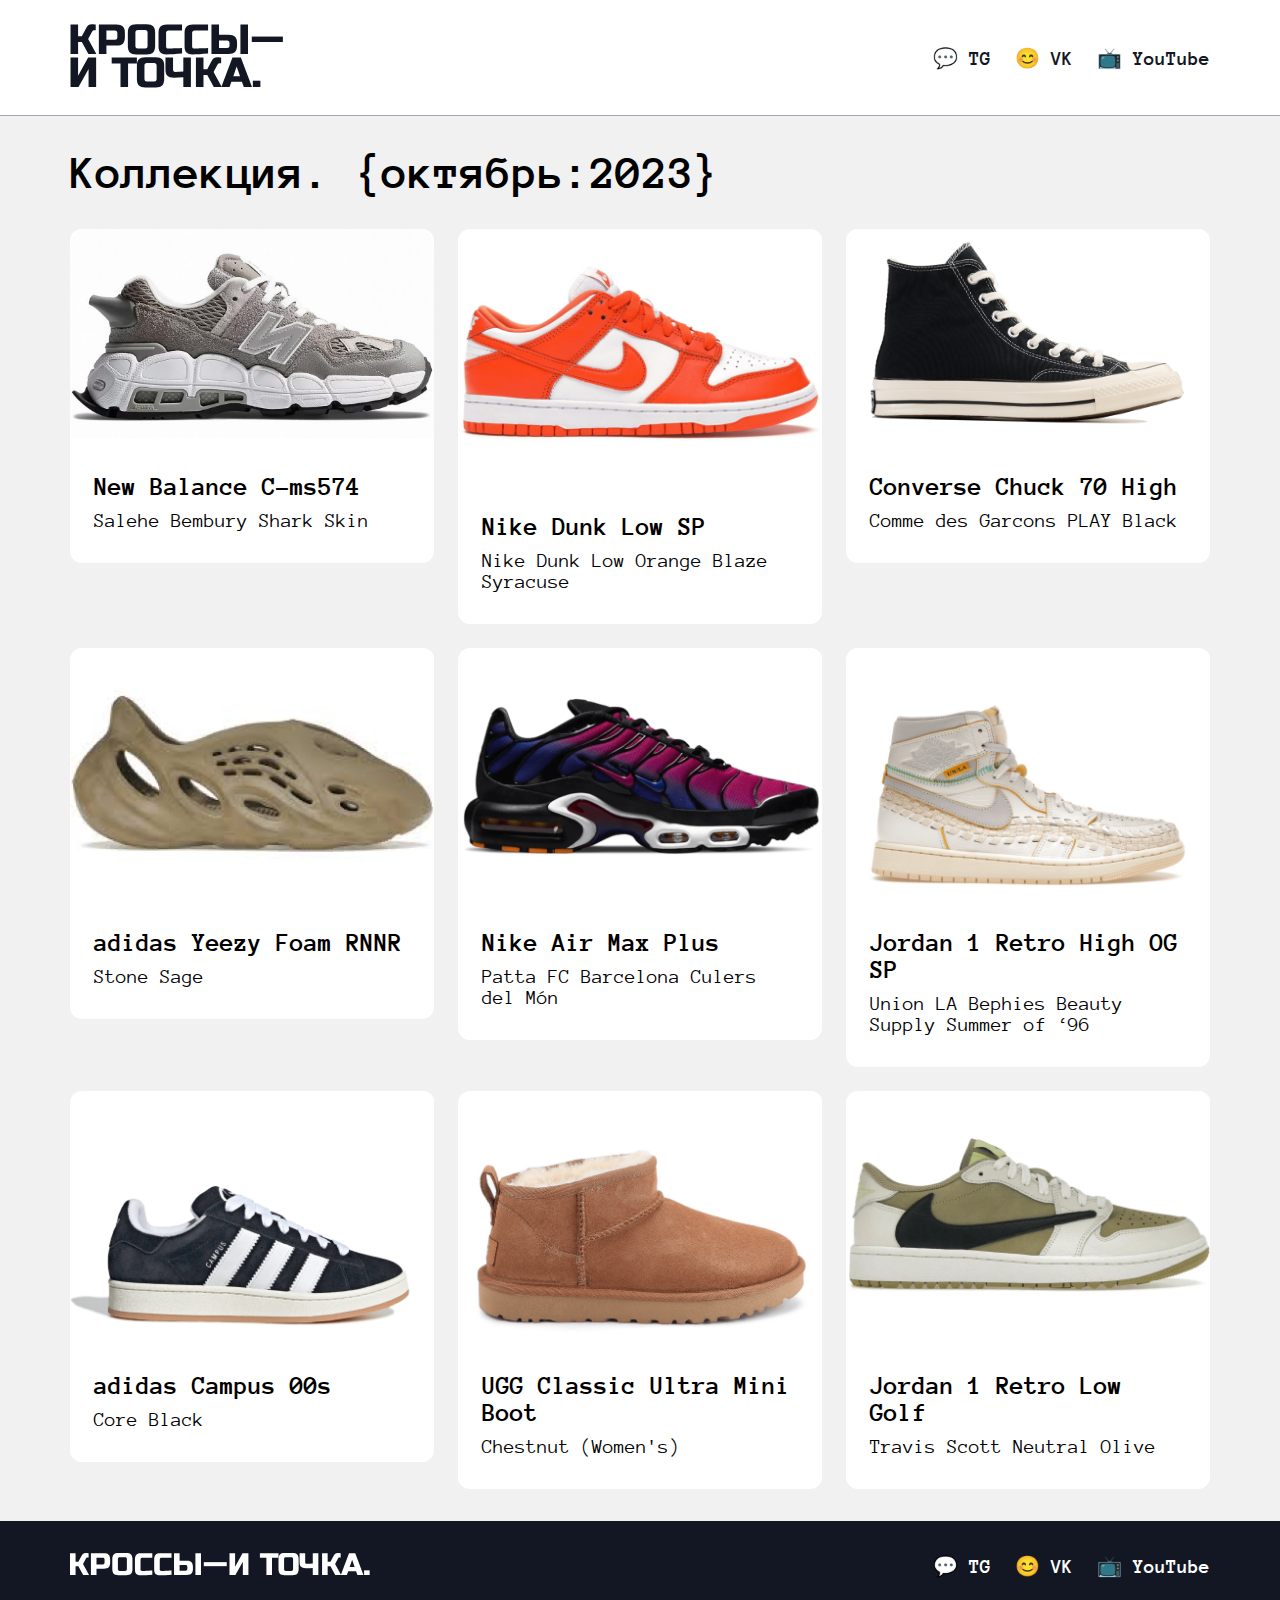
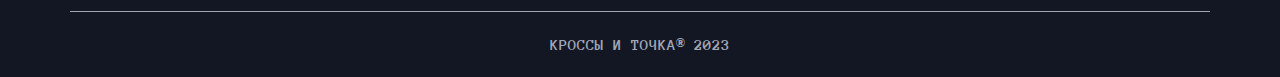
==== index.html @ 65d7f0ca "project started" ====
<!DOCTYPE html>
<html lang="ru">

<head>
    <meta charset="UTF-8">
    <meta name="viewport" content="width=device-width, initial-scale=1.0">
    <title>Кроссы - и точка</title>
    <link href="./style.css" rel="stylesheet" />
</head>

<body>
        <header>
            <div class="header-container">
                <a href="index.html" class="logo-link">
                    <img alt="Кроссы и точка" src="./images/logo.svg" />
                </a>
                <nav>
                    <ul class="nav-list">
                        <li class="nav-item">
                            <a href="#" class="nav-link">💬 TG</a>
                        </li>
                        <li class="nav-item">
                            <a href="#" class="nav-link">😊 VK</a>
                        </li>
                        <li class="nav-item">
                            <a href="#" class="nav-link">📺 YouTube</a>
                        </li>
                    </ul>
                </nav>
            </div>
        </header>
        <main>
        <div class="content">
            <h1>Коллекция. {октябрь:2023}</h1>
            <div class="sneakers">
                <div class="sneaker">
                    <a class="page__link" href="sneaker1.html">
                        <img style="border-radius: 12px 12px 0px 0px;" alt="New Balance C-ms574" src="./images/new-balance.png" class="sneaker-image" />
                        <div class="sneaker-info">
                            <h3>New Balance C-ms574</h3>
                            <p>Salehe Bembury Shark Skin</p>
                        </div>
                    </a>
                </div>
                <div class="sneaker">
                    <a class="page__link" href="sneaker2.html">
                        <img alt="Nike Dunk Low SP" src="./images/nike-dunk.png" class="sneaker-image" />
                        <div class="sneaker-info">
                            <h3>Nike Dunk Low SP</h3>
                            <p>Nike Dunk Low Orange Blaze Syracuse</p>
                        </div>
                    </a>
                </div>
                <div class="sneaker">
                    <a class="page__link" href="sneaker3.html">
                        <img style="border-radius: 12px 12px 0px 0px;" alt="Converse Chuck 70 High"
                            src="./images/converse-chuck.png" class="sneaker-image" />
                        <div class="sneaker-info">
                            <h3>Converse Chuck 70 High</h3>
                            <p>Comme des Garcons PLAY Black</p>
                        </div>
                    </a>
                </div>
                <div class="sneaker">
                    <img alt="adidas Yeezy Foam RNNR" src="./images/adidas-yeezy.png" class="sneaker-image" />
                    <div class="sneaker-info">
                        <h3>adidas Yeezy Foam RNNR</h3>
                        <p>Stone Sage</p>
                    </div>
                </div>
                <div class="sneaker">
                    <img alt="Nike Air Max Plus" src="./images/nike-air.png" class="sneaker-image" />
                    <div class="sneaker-info">
                        <h3>Nike Air Max Plus</h3>
                        <p>Patta FC Barcelona Culers del Món</p>
                    </div>
                </div>
                <div class="sneaker">
                    <img alt="Jordan 1 Retro High OG SP" src="./images/jordan-retro.png" class="sneaker-image" />
                    <div class="sneaker-info">
                        <h3>Jordan 1 Retro High OG SP</h3>
                        <p>Union LA Bephies Beauty Supply Summer of ‘96</p>
                    </div>
                </div>
                <div class="sneaker">
                    <img alt="adidas Campus 00s" src="./images/campus.png" class="sneaker-image" />
                    <div class="sneaker-info">
                        <h3>adidas Campus 00s</h3>
                        <p>Core Black</p>
                    </div>
                </div>
                <div class="sneaker">
                    <img alt="UGG Classic Ultra Mini Boot" src="./images/mini-boot.png" class="sneaker-image" />
                    <div class="sneaker-info">
                        <h3>UGG Classic Ultra Mini Boot</h3>
                        <p>Chestnut (Women's)</p>
                    </div>
                </div>
                <div class="sneaker">
                    <img alt="Jordan 1 Retro Low Golf" src="./images/jordan-low.png" class="sneaker-image" />
                    <div class="sneaker-info">
                        <h3>Jordan 1 Retro Low Golf</h3>
                        <p>Travis Scott Neutral Olive</p>
                    </div>
                </div>
            </div>
        </div>
    </main>
        <footer>
            <div class="footer-content">
                <a class="footer__logo-link" href="index.html">
                    <img alt="Кроссы и точка" src="./images/logo_footer.svg" class="footer__logo-image" />
                </a>
                <nav>
                    <ul class="nav-list">
                        <li class="nav-item">
                            <a href="#" class="nav-link">💬 TG</a>
                        </li>
                        <li class="nav-item">
                            <a href="#" class="nav-link">😊 VK</a>
                        </li>
                        <li class="nav-item">
                            <a href="#" class="nav-link">📺 YouTube</a>
                        </li>
                    </ul>
                </nav>
            </div>
            <div class="copyright">
                <p class="copyright-text">КРОССЫ И ТОЧКА® 2023</p>
            </div>
        </footer>
    
</body>

</html>
---- style.css ----
/* подключение локальный шрифтов на страницу */
@font-face {
    font-family: "Anonymous Pro";
    src: url(fonts/AnonymousPro-Regular.ttf);
    font-weight: 400;
    font-style: normal;
    display: swap;
}

@font-face {
    font-family: "Anonymous Pro";
    src: url(fonts/AnonymousPro-Bold.ttf);
    font-weight: 700;
    font-style: normal;
    display: swap;
}

* {
    box-sizing: border-box;
}

/* сброс стилей по умолчанию */
body,h1,h2,h3,p,ul,li {
    margin: 0;
}
ul {
    list-style: none;
    padding: 0;
}
a {
    text-decoration: none;
}

/* задание шрифта всей странице */
body {
    font-family: "Anonymous Pro", sans-serif;
}

/* стили для главного контейнера */
main {
    display: flex;
    flex-direction: column;
    align-items: center;
    background: #F1F1F1;
}

/* стили для хедера(шапки) сайта */
header {
    display: flex;
    flex-direction: row;
    align-items: center;
    justify-content: center;
    width: 100%;
    border-bottom: 1px solid #A1A6B4;
    background: white;
}

.header-container {
    display: flex;
    justify-content: space-between;
    width: 100%;
    max-width: 1140px;
    margin: 24px 0 24px;
}

.logo-link {
    max-width: 215px;
}

/* стили для ссылок в хедере и футере */
nav {
    display: flex;
}

.nav-list {
    display: flex;
    align-items: center;
    width: 100%;
    gap: 24px;
}

.nav-item {
    display: inline;
}

.nav-link {
    color: #121723;
    font-size: 20px;
    font-weight: 700;
}

/* стили для  */
.content {
    margin: 32px 0;
    max-width: 1140px;
}

h1 {
    font-size: 48px;
}

/* стили для контейнера кроссовок */
.sneakers {
    display: flex;
    flex-wrap: wrap;
    gap: 24px;
    margin: 32px 0 0;
}

/* стили для карточки кроссовок */
.sneaker {
    display: flex;
    flex-direction: column;
    align-items: center;
    max-width: 364px;
    height: 100%;
    border-radius: 12px;
    background: white;
}

.sneaker-image {
    width: 100%;
}

.sneaker-info {
    display: flex;
    flex-direction: column;
    align-items: flex-start;
    gap: 10px;
    width: 100%;
    padding: 32px 24px;
}

h3 {
    font-size: 26px;
}

p {
    font-size: 20px;
}

footer {
    width: 100%;
    display: flex;
    flex-direction: column;
    align-items: center;
    background: #121723;
}

/* стили для футера */
.footer-content {
    display: flex;
    justify-content: space-between;
    width: 100%;
    max-width: 1140px;
    margin: 32px 0;
}

.footer__logo-link {
    max-width: 300px;
    width: 100%;
}

footer .nav-link {
    color: white;
}

.copyright {
    display: flex;
    align-items: center;
    justify-content: center;
    width: 100%;
    max-width: 1140px;
    border-top: 1px solid #A1A6B4;
}

.copyright-text {
    color: #A1A6B4;
    font-size: 16px;
    font-weight: 700;
    margin: 24px 0;
}

.sneaker:hover{
    transform: translate(0px, -10px);
    box-shadow: 0px 4px 4px 0px rgba(0, 0, 0, 0.25);
}

.page__link{
    color: inherit;
}

.sneaker__big{
    display: flex;
    width: 1140px;
    padding: 48px;
    flex-direction: column;
    align-items: flex-start;
    gap: 32px;
    border-radius: 50px;
    background: var(--white-100, #FFF);
}

.sneaker__big__img{
    height: 600px;
    align-self: stretch;
    border-radius: 50px 50px 0px 0px;
    background: url(<path-to-image>), lightgray 0px -192px / 100% 174% no-repeat;
    width: 100%;
    height: 100%;
}

.sneaker__big__title{
    align-self: stretch;
    color: var(--black, #121723);
    font-family: Anonymous Pro;
    font-size: 48px;
    font-style: normal;
    font-weight: 400;
    line-height: 100%; /* 48px */
}

.sneaker__big__subtitle{
    align-self: stretch;
    color: var(--black, #121723);
    font-family: Anonymous Pro;
    font-size: 36px;
    font-style: normal;
    font-weight: 400;
    line-height: 100%; /* 36px */
}

.sneaker__big__info{
    display: flex;
    flex-direction: column;
    align-items: flex-start;
    gap: 24px;
    align-self: stretch;
}

.sneaker__big__add-info{
    display: flex;
    align-items: flex-start;
    gap: 32px;
    align-self: stretch;
}

.sneaker__big__text{
    width:506px;
    height:840px;
    display: flex;
    flex-direction: column;
    justify-content: space-between;
}

.big__text{
    color: var(--black, #121723);
font-family: Anonymous Pro;
font-size: 20px;
font-style: normal;
font-weight: 400;
line-height: 28px; /* 140% */
flex: 1 0 0;
}

.sneaker__big__parameters{
    display: flex;
    flex-direction: column;
    align-items: flex-start;
    gap: 24px;
    flex: 1 0 0;
}
.parameter__header{
    border-bottom:1px solid black;
    width:506px;
    height:51px;
}

.parameter__text{
    margin-bottom: 20px;
    color: var(--black, #121723);
font-family: Anonymous Pro;
font-size: 30px;
font-style: normal;
font-weight: 400;
line-height: normal;  
}

.parameter{
    display:flex;
    justify-content: space-between;
    width:506px;
    gap:24px;
    border-bottom: 1px solid black;
    height:45px;
}

.sneaker__big__main{
    display: flex;
padding: 32px 0px;
flex-direction: column;
justify-content: center;
align-items: center;
gap: 48px;
align-self: stretch;
}

@media screen and (max-width:700px) {
    .header-container{
        flex-direction: column;
        align-items: center;
        gap:24px;
    }
    .footer-content{
        flex-direction: column;
        align-items: center;
        gap:32px;
        margin-bottom: 24px;
    }
    footer{
        padding-right:16px;
        padding-left: 16px;
    }
    h1{
        font-size: 32px;
    }
    .sneakers{
        justify-content: center;
    }
    .sneaker__big__img{
        width:295px;
    }
    .sneaker__big{
        flex-direction: column;
        align-items: center;
        width: 100%;
        padding:24px;
    }
    .sneaker__big__add-info{
        flex-direction: column;
    }
    .sneaker__big{
        border-radius: 12px;
        margin: 24px 24px;
    }
    .sneaker__big__main{
        padding: 0px 16px;
    }
    .sneaker__big__title{
        font-size: 32px;
    }
    .sneaker__big__subtitle{
        font-size:20px;
    }
    .big__text{
        font-size:16px;
        line-height: 24px;
    }
    .sneaker__big__text{
        width:auto;
        height:fit-content;
    }
    .parameter__header{
        width:100%;
    }
    .parameter{
        width:100%;
    }
    .parameter__text{
        font-size: 24px;
    }
    .parameter__info{
        font-size:16px;
    }
    .sneaker__big__parameters{
        width:100%;
    }
    .content{
        padding:0px 16px;
    }
}
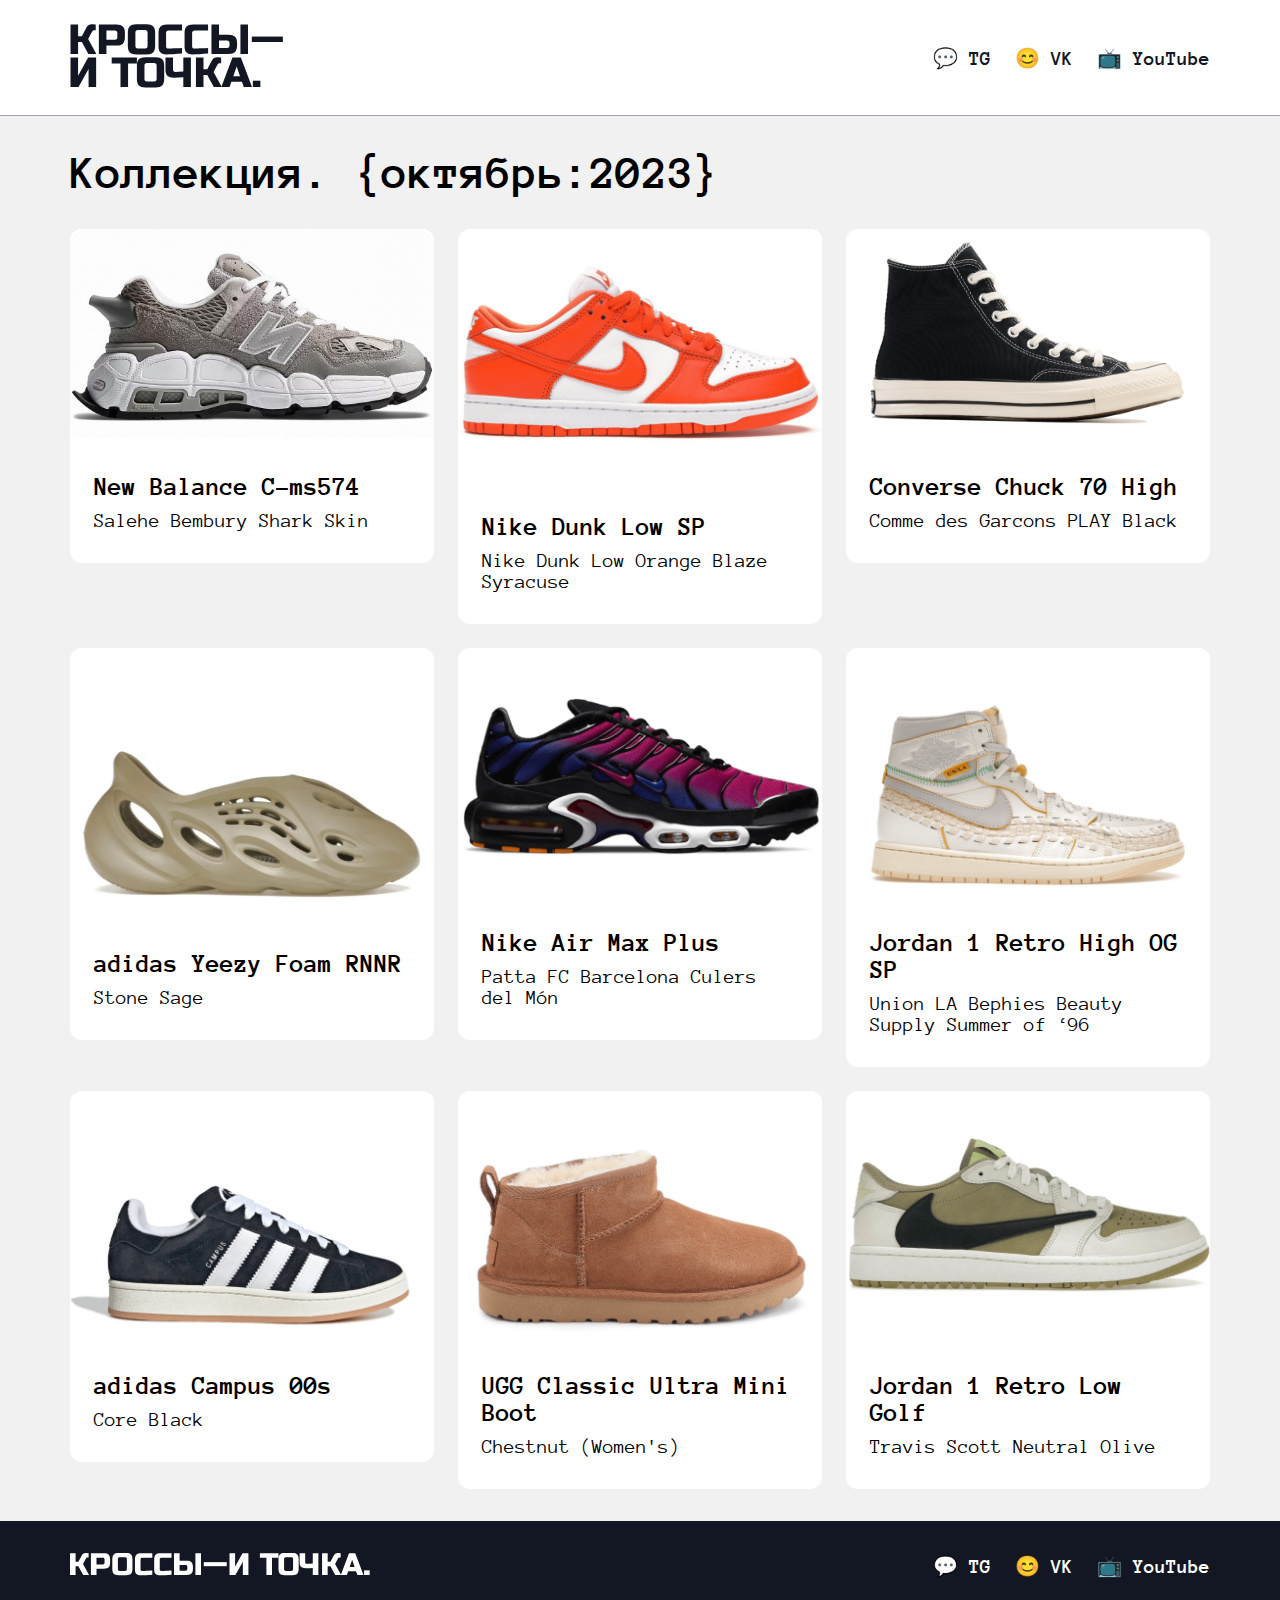
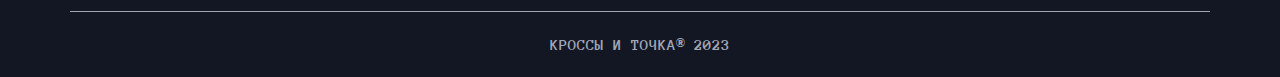
==== commit f73e78ec: "replaced bad adidas yeezy image" ====
--- a/index.html
+++ b/index.html
@@ -44,7 +44,7 @@
                 </div>
                 <div class="sneaker">
                     <a class="page__link" href="sneaker2.html">
-                        <img alt="Nike Dunk Low SP" src="./images/nike-dunk.png" class="sneaker-image" />
+                        <img alt="Nike Dunk Low SP" src="images/nike-dunk.png" class="sneaker-image" />
                         <div class="sneaker-info">
                             <h3>Nike Dunk Low SP</h3>
                             <p>Nike Dunk Low Orange Blaze Syracuse</p>
@@ -62,7 +62,7 @@
                     </a>
                 </div>
                 <div class="sneaker">
-                    <img alt="adidas Yeezy Foam RNNR" src="./images/adidas-yeezy.png" class="sneaker-image" />
+                    <img style="border-radius: 12px 12px 0px 0px;" alt="adidas Yeezy Foam RNNR" src="./images/adidas-yeezy.png" class="sneaker-image" />
                     <div class="sneaker-info">
                         <h3>adidas Yeezy Foam RNNR</h3>
                         <p>Stone Sage</p>
--- a/style.css
+++ b/style.css
@@ -305,7 +305,7 @@
 align-self: stretch;
 }
 
-@media screen and (max-width:700px) {
+@media screen and (max-width:768px) {
     .header-container{
         flex-direction: column;
         align-items: center;
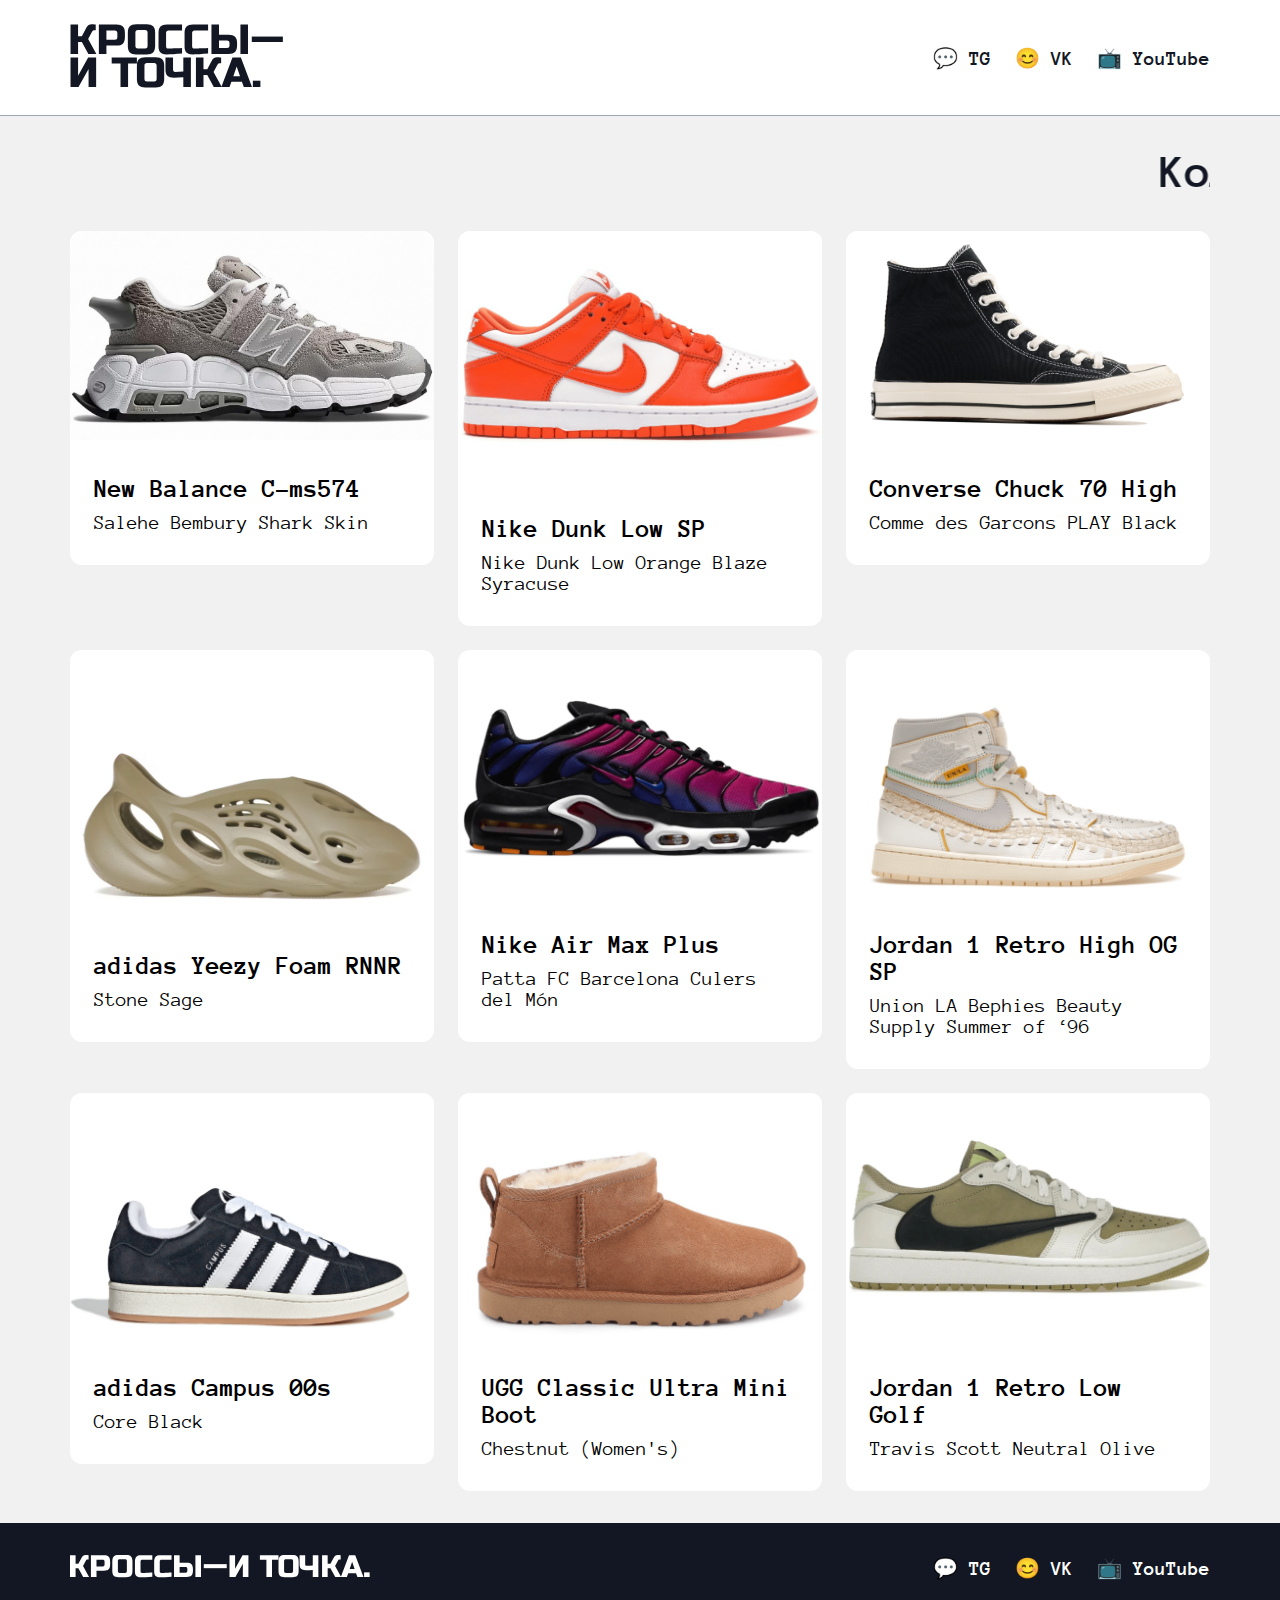
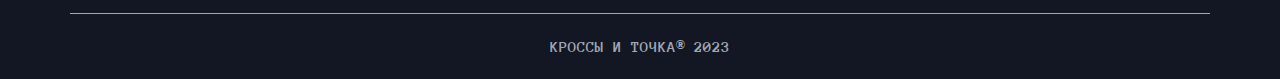
==== commit f96d0367: "marquee + transition" ====
--- a/index.html
+++ b/index.html
@@ -31,7 +31,7 @@
         </header>
         <main>
         <div class="content">
-            <h1>Коллекция. {октябрь:2023}</h1>
+            <marquee class="collection">Коллекция. {октябрь:2023}</marquee>
             <div class="sneakers">
                 <div class="sneaker">
                     <a class="page__link" href="sneaker1.html">
--- a/style.css
+++ b/style.css
@@ -99,6 +99,15 @@
     font-size: 48px;
 }
 
+.collection{
+    color: var(--black, #121723);
+font-family: Anonymous Pro;
+font-size: 48px;
+font-style: normal;
+font-weight: 700;
+line-height: 100%; /* 48px */
+}
+
 /* стили для контейнера кроссовок */
 .sneakers {
     display: flex;
@@ -116,6 +125,8 @@
     height: 100%;
     border-radius: 12px;
     background: white;
+    transition-duration: 0.3s;
+    transition-timing-function: ease-out;
 }
 
 .sneaker-image {
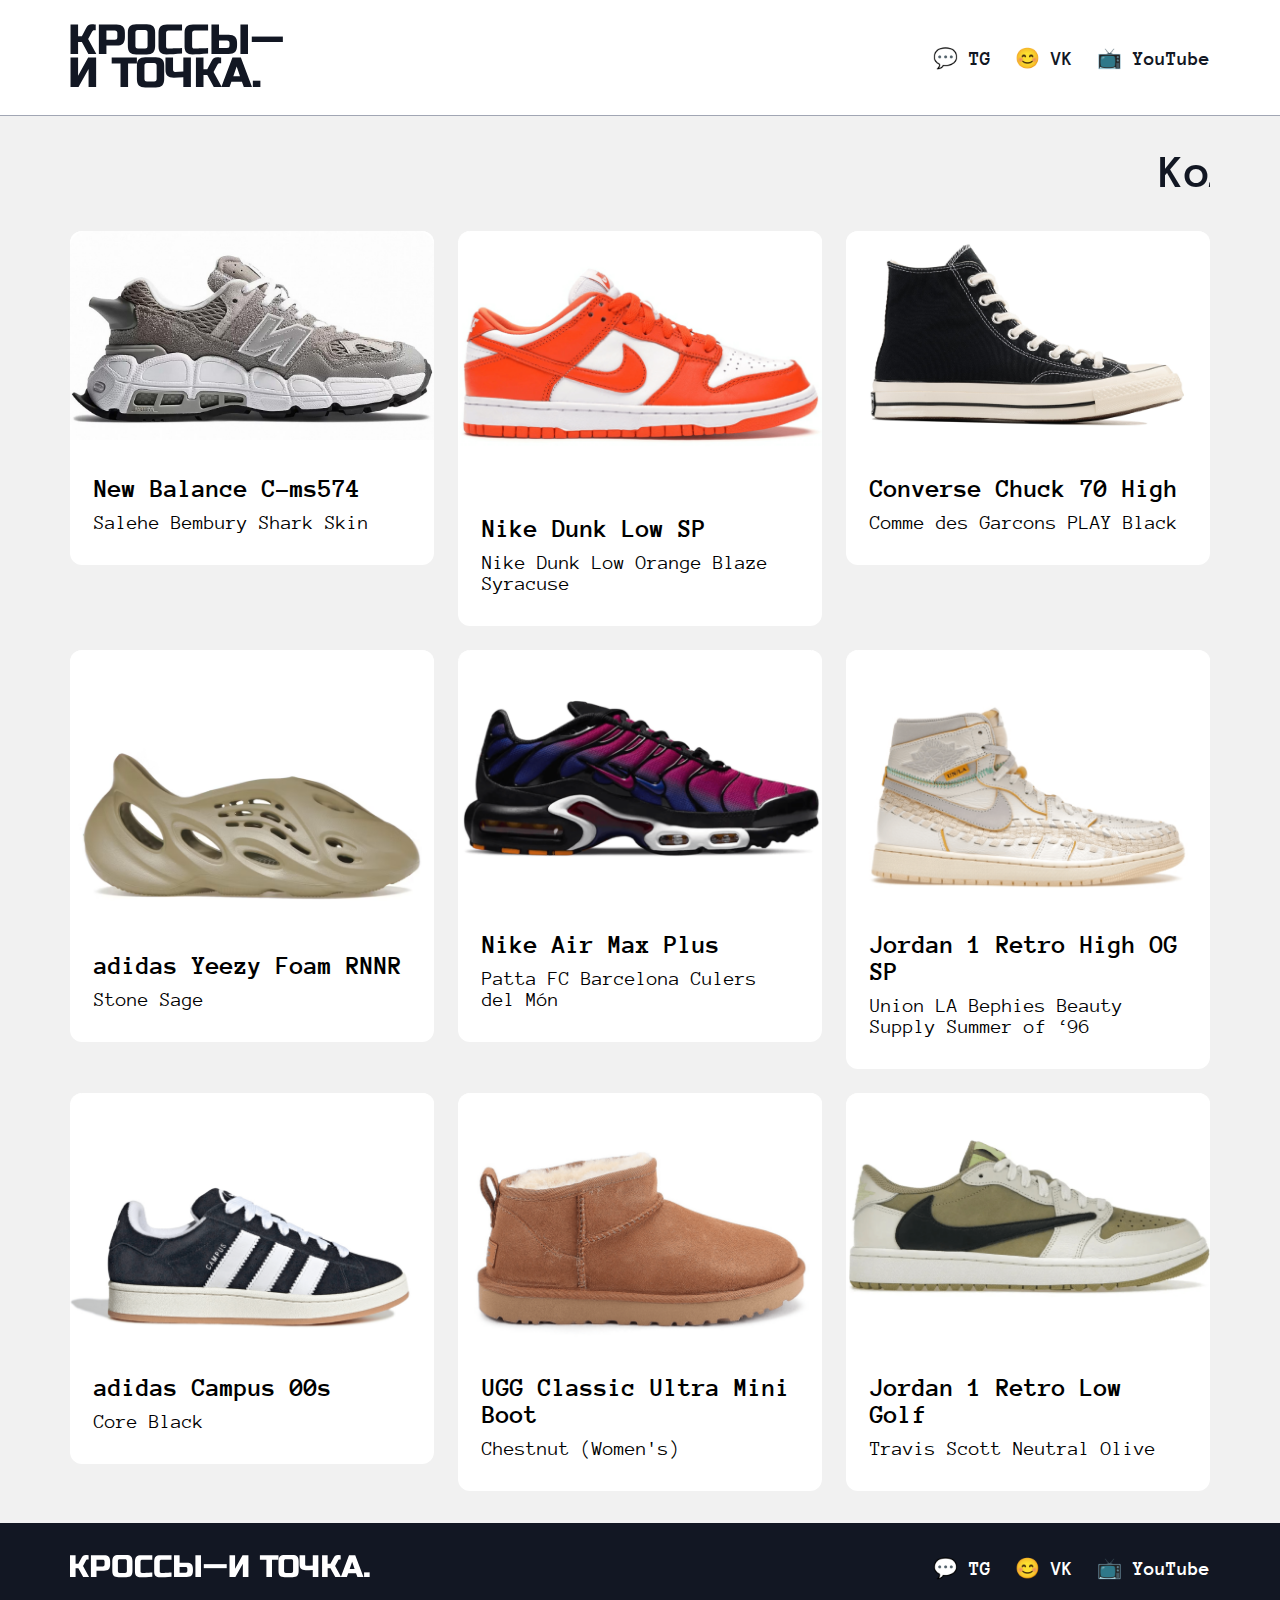
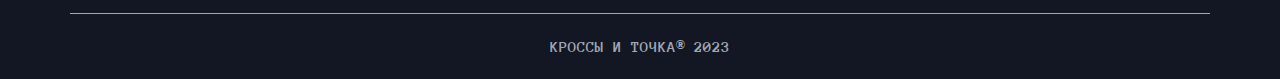
==== commit 464e28fd: "renamed html links" ====
--- a/index.html
+++ b/index.html
@@ -34,7 +34,7 @@
             <marquee class="collection">Коллекция. {октябрь:2023}</marquee>
             <div class="sneakers">
                 <div class="sneaker">
-                    <a class="page__link" href="sneaker1.html">
+                    <a class="page__link" href="New Balance 574 YURT.html">
                         <img style="border-radius: 12px 12px 0px 0px;" alt="New Balance C-ms574" src="./images/new-balance.png" class="sneaker-image" />
                         <div class="sneaker-info">
                             <h3>New Balance C-ms574</h3>
@@ -43,7 +43,7 @@
                     </a>
                 </div>
                 <div class="sneaker">
-                    <a class="page__link" href="sneaker2.html">
+                    <a class="page__link" href="Nike Dunk Low SP.html">
                         <img alt="Nike Dunk Low SP" src="images/nike-dunk.png" class="sneaker-image" />
                         <div class="sneaker-info">
                             <h3>Nike Dunk Low SP</h3>
@@ -52,7 +52,7 @@
                     </a>
                 </div>
                 <div class="sneaker">
-                    <a class="page__link" href="sneaker3.html">
+                    <a class="page__link" href="Converse Chuck 70 High.html">
                         <img style="border-radius: 12px 12px 0px 0px;" alt="Converse Chuck 70 High"
                             src="./images/converse-chuck.png" class="sneaker-image" />
                         <div class="sneaker-info">
